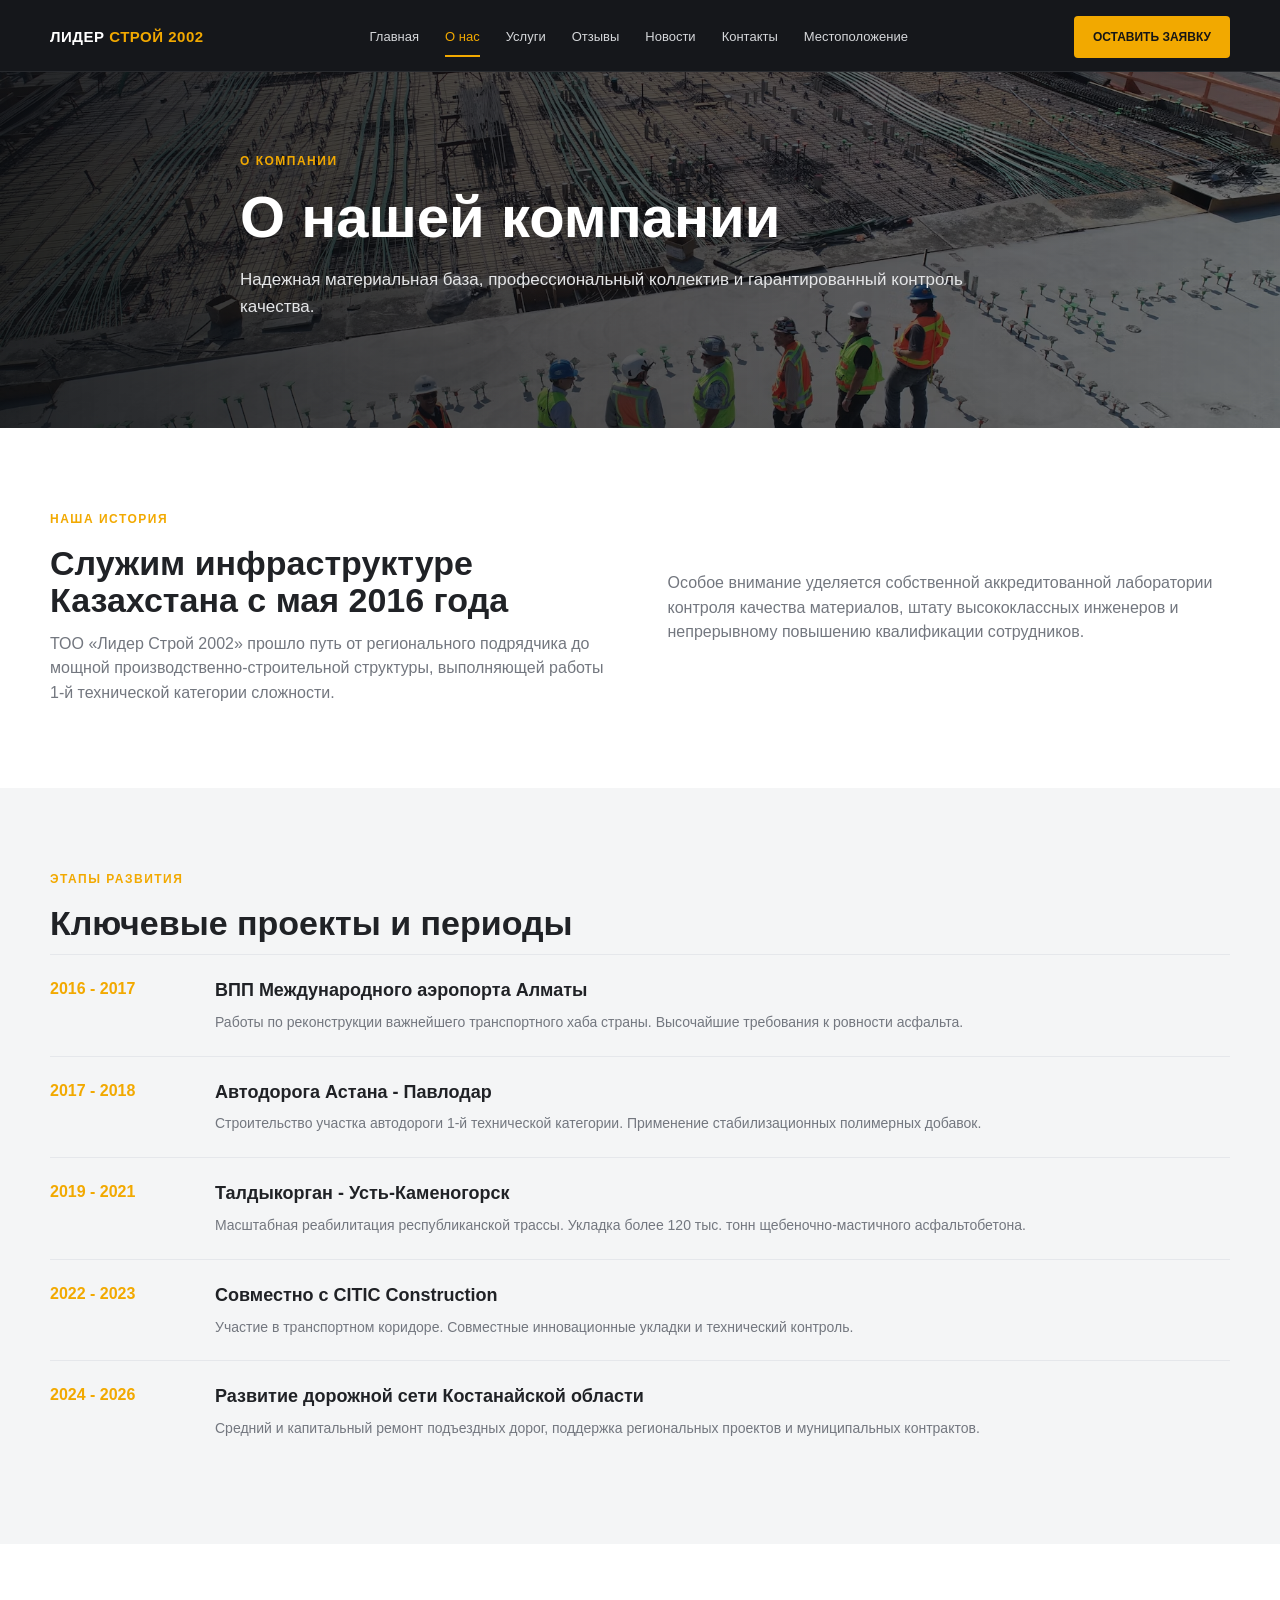
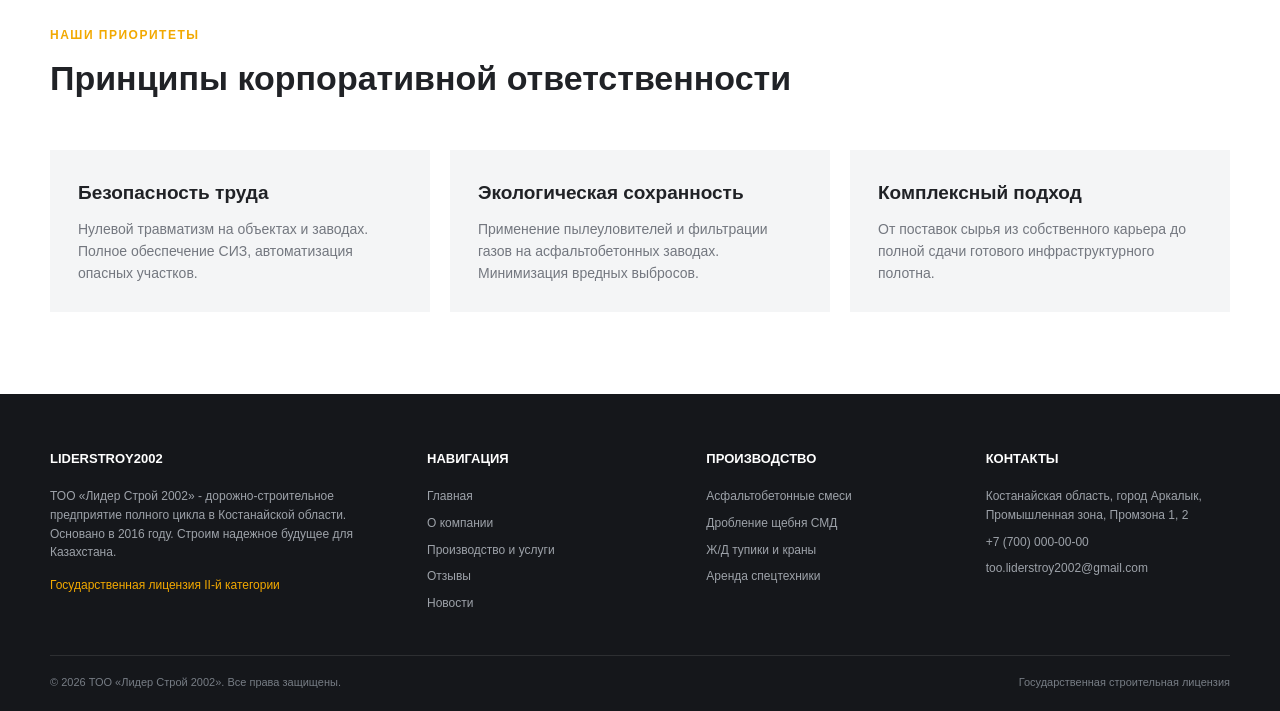
==== about.html @ 3f30de02 "Add files via upload" ====
<!DOCTYPE html>
<html lang="ru">
<head>
  <meta charset="UTF-8">
  <meta name="viewport" content="width=device-width, initial-scale=1.0">
  <title>О нашей компании - Лидер Строй 2002</title>
  <link rel="stylesheet" href="style.css">
</head>

<body class="">

<header class="topbar">

  <div class="container header-inner">

    <a class="logo" href="index.html">ЛИДЕР <span>СТРОЙ 2002</span></a>

    <button class="menu-toggle" aria-label="Открыть меню" aria-expanded="false">☰</button>

    <nav class="nav">

      <a href="index.html">Главная</a>

      <a href="about.html">О нас</a>

      <a href="services.html">Услуги</a>

      <a href="reviews.html">Отзывы</a>
      
      <a href="news.html">Новости</a>

      <a href="contacts.html">Контакты</a>

      <a href="location.html">Местоположение</a>

    </nav>

    <a class="header-cta" href="contacts.html#application">Оставить заявку</a>

  </div>

</header>


<main>
<section class="hero small about"><div class="container hero-content reveal"><div class="eyebrow">О компании</div><h1>О нашей компании</h1><p>Надежная материальная база, профессиональный коллектив и гарантированный контроль качества.</p></div></section>
<section class="section">
<div class="container two-col reveal">
<div><div class="eyebrow">Наша история</div><h2 class="section-title">Служим инфраструктуре Казахстана с мая 2016 года</h2><p class="section-subtitle">ТОО «Лидер Строй 2002» прошло путь от регионального подрядчика до мощной производственно-строительной структуры, выполняющей работы 1-й технической категории сложности.</p></div>
<div><p class="section-subtitle">Особое внимание уделяется собственной аккредитованной лаборатории контроля качества материалов, штату высококлассных инженеров и непрерывному повышению квалификации сотрудников.</p></div>
</div>
</section>
<section class="section light">
<div class="container"><div class="eyebrow">Этапы развития</div><h2 class="section-title">Ключевые проекты и периоды</h2>
<div class="timeline">
<div class="timeline-item reveal"><div class="timeline-year">2016 - 2017</div><div><h3>ВПП Международного аэропорта Алматы</h3><p>Работы по реконструкции важнейшего транспортного хаба страны. Высочайшие требования к ровности асфальта.</p></div></div>
<div class="timeline-item reveal"><div class="timeline-year">2017 - 2018</div><div><h3>Автодорога Астана - Павлодар</h3><p>Строительство участка автодороги 1-й технической категории. Применение стабилизационных полимерных добавок.</p></div></div>
<div class="timeline-item reveal"><div class="timeline-year">2019 - 2021</div><div><h3>Талдыкорган - Усть-Каменогорск</h3><p>Масштабная реабилитация республиканской трассы. Укладка более 120 тыс. тонн щебеночно-мастичного асфальтобетона.</p></div></div>
<div class="timeline-item reveal"><div class="timeline-year">2022 - 2023</div><div><h3>Совместно с CITIC Construction</h3><p>Участие в транспортном коридоре. Совместные инновационные укладки и технический контроль.</p></div></div>
<div class="timeline-item reveal"><div class="timeline-year">2024 - 2026</div><div><h3>Развитие дорожной сети Костанайской области</h3><p>Средний и капитальный ремонт подъездных дорог, поддержка региональных проектов и муниципальных контрактов.</p></div></div>
</div></div>
</section>
<section class="section">
<div class="container"><div class="section-head"><div><div class="eyebrow">Наши приоритеты</div><h2 class="section-title">Принципы корпоративной ответственности</h2></div></div>
<div class="priority">
<article class="card reveal"><h3>Безопасность труда</h3><p>Нулевой травматизм на объектах и заводах. Полное обеспечение СИЗ, автоматизация опасных участков.</p></article>
<article class="card reveal"><h3>Экологическая сохранность</h3><p>Применение пылеуловителей и фильтрации газов на асфальтобетонных заводах. Минимизация вредных выбросов.</p></article>
<article class="card reveal"><h3>Комплексный подход</h3><p>От поставок сырья из собственного карьера до полной сдачи готового инфраструктурного полотна.</p></article>
</div></div>
</section>
</main>


<footer class="footer">
 
  <div class="container">
   
    <div class="footer-grid">
    
      <div>
    
        <h3>LIDERSTROY2002</h3>
    
        <p>ТОО «Лидер Строй 2002» - дорожно-строительное предприятие полного цикла в Костанайской области. Основано в 2016 году. Строим надежное будущее для Казахстана.</p>
    
        <p style="margin-top:14px;color:#f2a900">Государственная лицензия II-й категории</p>
     
      </div>
    
      <div>
     
        <h3>Навигация</h3>
     
        <a href="index.html">Главная</a><a href="about.html">О компании</a><a href="services.html">Производство и услуги</a><a href="reviews.html">Отзывы</a><a href="news.html">Новости</a>
    
      </div>
     
      <div>
      
        <h3>Производство</h3>
     
        <a href="services.html">Асфальтобетонные смеси</a><a href="services.html">Дробление щебня СМД</a><a href="services.html">Ж/Д тупики и краны</a><a href="services.html">Аренда спецтехники</a>
     
      </div>
     
      <div>
       
        <h3>Контакты</h3>
       
        <p>Костанайская область, город Аркалык, Промышленная зона, Промзона 1, 2</p>
        
        <a href="tel:+77000000000">+7 (700) 000-00-00</a>
      
        <a href="mailto:too.liderstroy2002@gmail.com">too.liderstroy2002@gmail.com</a>
     
      </div>
    
    </div>
    
    <div class="footer-bottom">
      
      <span>© <span id="currentYear"></span> ТОО «Лидер Строй 2002». Все права защищены.</span>
      
      <span>Государственная строительная лицензия</span>

    </div>

  </div>

</footer>

<script src="script.js"></script>

</body>

</html>
---- style.css ----
:root {
    --dark:#15171b;
    --dark-2:#202329;
    --text:#202226;
    --muted:#73777f;
    --line:#e5e7eb;
    --light:#f4f5f6;
    --white:#fff;
    --accent:#f2a900;
    --accent-dark:#d78f00;
    --max:1180px;
    --shadow:0 18px 45px rgba(17,20,24,.10);
    --radius:4px;
}

* {
    box-sizing:border-box;
    margin:0;
    padding:0
}

html {
    scroll-behavior:smooth
}

body {
    font-family:Arial,Helvetica,sans-serif;
    color:var(--text);
    background:#fff;
    line-height:1.55
}

a {
    text-decoration:none;
    color:inherit
}

img {
    display:block;
    max-width:100%
}

button,input,textarea {
    font:inherit
}

.container {
    width:min(var(--max),calc(100% - 40px));
    margin:auto
}

.topbar {
    background:var(--dark);
    color:#fff;
    height:72px;
    display:flex;
    align-items:center;
    position:sticky;
    top:0;
    z-index:1000;
    border-bottom:1px solid rgba(255,255,255,.08)
}

.header-inner {
    display:flex;
    align-items:center;
    justify-content:space-between;
    gap:25px
}

.logo {
    font-size:15px;
    font-weight:800;
    letter-spacing:.5px;
    white-space:nowrap
}

.logo span {
    color:var(--accent)
}

.nav {
    display:flex;
    align-items:center;
    gap:26px;
    font-size:13px;
    color:#d5d7da
}

.nav a {
    position:relative;
    padding:27px 0;
    transition:.25s
}

.nav a:hover,.nav a.active {
    color:var(--accent)
}

.nav a.active:after {
    content:"";
    position:absolute;
    left:0;
    right:0;
    bottom:17px;
    height:2px;
    background:var(--accent)
}

.header-cta,.btn {
    display:inline-flex;
    align-items:center;
    justify-content:center;
    border: 0;
    border-radius: 4px;
    cursor:pointer;
    background:var(--accent);
    color:#161616;
    padding:12px 19px;
    font-weight:700;
    font-size:12px;
    text-transform:uppercase;
    transition:.25s
}

.header-cta:hover,.btn:hover {
    background:#ffb91e;
    transform:translateY(-2px);
    box-shadow:0 8px 20px rgba(242,169,0,.22)
}

.menu-toggle {
    display:none;
    background:none;
    border:0;
    color:#fff;
    font-size:25px;
    cursor:pointer
}

.hero {
    min-height:480px;
    display:flex;
    align-items:center;
    color:#fff;
    background:
linear-gradient(90deg,rgba(10,12,15,.90),rgba(10,12,15,.55),rgba(10,12,15,.30)),
url(./images/main_photo.jpg) center/cover
}

.hero.small {
    min-height:300px
}

.hero.about {
    background-image:linear-gradient(90deg,rgba(10,12,15,.88),rgba(10,12,15,.48)),url(./images/about_us_photo.jpg)
}

.hero.services {
    background-image:linear-gradient(90deg,rgba(10,12,15,.88),rgba(10,12,15,.48)),url(./images/services.jpg)
}

.hero.reviews {
    background-image:linear-gradient(90deg,rgba(10,12,15,.88),rgba(10,12,15,.48)),url(./images/reviews.jpg)
}

.hero.news {
    background-image:linear-gradient(90deg,rgba(10,12,15,.88),rgba(10,12,15,.48)),url(./images/news.jpg)
}

.hero.contacts {
    background-image:linear-gradient(90deg,rgba(10,12,15,.88),rgba(10,12,15,.48)),url(./images/contacts.jpg)
}

.hero.location {
    background-image:linear-gradient(90deg,rgba(10,12,15,.82),rgba(10,12,15,.40)),url(./images/location.jpg)
}

.hero-content {
    max-width:800px;
    padding:80px 0
}

.eyebrow {
    color:var(--accent);
    font-size:12px;
    font-weight:800;
    letter-spacing:1.5px;
    text-transform:uppercase;
    margin-bottom:16px
}

.hero h1 {
    font-size:clamp(34px,5vw,58px);
    line-height:1.05;
    margin-bottom:20px;
    max-width:820px
}

.hero p {
    font-size:17px;
    color:#e4e5e7;
    max-width:760px;
    margin-bottom:28px
}

.hero-actions {
    display:flex;
    gap:12px;
    flex-wrap:wrap
}

.btn.secondary {
    background:transparent;
    color:#fff;
    border:1px solid rgba(255,255,255,.45)
}

.btn.secondary:hover {
    background:#fff;
    color:var(--dark)
}

.stats {
    background:var(--dark);
    color:#fff
}

.stats-grid {
    display:grid;
    grid-template-columns:repeat(4,1fr)
}

.stat {
    padding:28px 22px;
    border-right:1px solid rgba(255,255,255,.1)
}

.stat:last-child {
    border:0
}

.stat strong {
    display:block;
    color:var(--accent);
    font-size:24px;
    margin-bottom:5px
}

.stat span {
    font-size:11px;
    text-transform:uppercase;
    letter-spacing:1px;
    color:#bfc2c6
}

.section {
    padding:82px 0
}

.section.light {
    background:var(--light)
}

.section.dark {
    background:var(--dark);
    color:#fff
}

.section-head {
    display:flex;
    justify-content:space-between;
    align-items:end;
    gap:30px;
    margin-bottom:40px
}

.section-title {
    font-size:34px;
    line-height:1.1;
    margin-bottom:12px
}

.section-subtitle {
    color:var(--muted);
    max-width:680px
}

.dark .section-subtitle {
    color:#bfc2c6
}

.grid-4 {
    display:grid;
    grid-template-columns:repeat(4,1fr);
    gap:18px
}

.grid-3 {
    display:grid;
    grid-template-columns:repeat(3,1fr);
    gap:22px
}

.grid-2 {
    display:grid;
    grid-template-columns:repeat(2,1fr);
    gap:30px
}

.card {
    border:1px solid var(--line);
    background:#fff;
    padding:28px;
    transition:.3s
}

.card:hover {
    transform:translateY(-7px);
    box-shadow:var(--shadow);
    border-color:#d9dce0
}

.card .number {
    color:var(--accent);
    font-size:12px;
    font-weight:800;
    margin-bottom:20px
}

.card h3 {
    font-size:19px;
    margin-bottom:12px
}

.card p {
    font-size:14px;
    color:var(--muted)
}

.card-link {
    display:inline-block;
    margin-top:20px;
    color:#151515;
    font-weight:800;
    font-size:12px;
    text-transform:uppercase
}

.card-link:hover {
    color:var(--accent)
}

.image-card {
    overflow:hidden;
    padding:0
}

.image-card img {
    width:100%;
    height:190px;
    object-fit:cover;
    transition:.5s
}

.image-card:hover img {
    transform:scale(1.06)
}

.image-card-body {
    padding:24px
}

.two-col {
    display:grid;
    grid-template-columns:1fr 1fr;
    gap:55px;
    align-items:center
}

.text-list {
    list-style:none;
    display:grid;
    gap:16px
}

.text-list li {
    padding-left:26px;
    position:relative
}

.text-list li:before {
    content:"";
    position:absolute;
    left:0;
    top:9px;
    width:8px;
    height:8px;
    background:var(--accent)
}

.timeline {
    display:grid;
    gap:0
}

.timeline-item {
    display:grid;
    grid-template-columns:140px 1fr;
    gap:25px;
    padding:22px 0;
    border-top:1px solid var(--line)
}

.timeline-year {
    font-weight:800;
    color:var(--accent)
}

.timeline-item h3 {
    margin-bottom:7px;
    font-size:18px
}

.timeline-item p {
    color:var(--muted);
    font-size:14px
}

.priority {
    display:grid;
    grid-template-columns:repeat(3,1fr);
    gap:20px
}

.priority .card {
    background:var(--light);
    border:0
}

.quote {
    position:relative;
    padding:28px;
    border:1px solid var(--line);
    background:#fff
}

.quote:before {
    content:"“";
    position:absolute;
    right:20px;
    top:0;
    color:#eee;
    font-size:80px;
    line-height:1
}

.stars {
    color:var(--accent);
    letter-spacing:3px;
    font-size:12px;
    margin-bottom:16px
}

.quote p {
    font-size:14px;
    margin-bottom:20px;
    position:relative;
    z-index:1
}

.quote strong {
    font-size:13px
}

.quote span {
    display:block;
    color:var(--muted);
    font-size:12px;
    margin-top:3px
}

.news-card {
    border:1px solid var(--line);
    background:#fff;
    overflow:hidden;
    transition:.3s
}

.news-card:hover {
    transform:translateY(-5px);
    box-shadow:var(--shadow)
}

.news-card img {
    height:175px;
    width:100%;
    object-fit:cover
}

.news-body {
    padding:22px
}

.tag {
    display:inline-block;
    color:var(--accent-dark);
    font-size:11px;
    font-weight:800;
    text-transform:uppercase;
    margin-bottom:9px
}

.date {
    font-size:11px;
    color:var(--muted);
    margin-bottom:8px
}

.news-body h3 {
    font-size:18px;
    line-height:1.25;
    margin-bottom:10px
}

.news-body p {
    font-size:13px;
    color:var(--muted)
}

.form-grid {
    display:grid;
    grid-template-columns:1fr 1fr;
    gap:16px
}

.form-group {
    display:flex;
    flex-direction:column;
    gap:7px
}

.form-group.full {
    grid-column:1/-1
}

.form-group label {
    font-size:12px;
    font-weight:700
}

.form-group input,.form-group textarea {
    border:1px solid #dfe2e5;
    padding:13px 14px;
    outline:none;
    transition:.2s;
    background:#fff
}

.form-group input:focus,.form-group textarea:focus {
    border-color:var(--accent);
    box-shadow:0 0 0 3px rgba(242,169,0,.12)
}

.form-group textarea {
    min-height:130px;
    resize:vertical
}

.contact-list {
    display:grid;
    gap:22px
}

.contact-item {
    border-bottom:1px solid var(--line);
    padding-bottom:18px
}

.contact-item strong {
    display:block;
    font-size:12px;
    text-transform:uppercase;
    color:var(--accent-dark);
    margin-bottom:4px
}

.contact-item span {
    font-size:15px
}

.map {
    min-height:430px;
    background:
linear-gradient(rgba(20,23,27,.15),rgba(20,23,27,.15)),
url("https://tile.openstreetmap.org/5/18/10.png");
    background-size:cover;
    border:1px solid var(--line);
    position:relative;
    overflow:hidden
}

.map:after {
    content:"";
    position:absolute;
    left:50%;
    top:48%;
    width:20px;
    height:20px;
    border-radius:50% 50% 50% 0;
    background:var(--accent);
    transform:rotate(-45deg);
    box-shadow:0 0 0 7px rgba(242,169,0,.18)
}

.coords {
    background:var(--dark);
    color:#fff;
    padding:24px;
    display:flex;
    justify-content:space-between;
    gap:20px;
    align-items:center
}

.coords strong {
    color:var(--accent);
    font-size:18px
}

.footer {
    background:var(--dark);
    color:#c8cbd0;
    padding:55px 0 20px
}

.footer-grid {
    display:grid;
    grid-template-columns:1.4fr 1fr 1fr 1fr;
    gap:35px
}

.footer h3 {
    color:#fff;
    font-size:13px;
    text-transform:uppercase;
    margin-bottom:18px
}

.footer p,.footer a {
    font-size:12px;
    color:#9da2a9
}

.footer a {
    display:block;
    margin:8px 0;
    transition:.2s
}

.footer a:hover {
    color:var(--accent)
}

.footer-bottom {
    border-top:1px solid rgba(255,255,255,.1);
    margin-top:35px;
    padding-top:18px;
    font-size:11px;
    color:#777d85;
    display:flex;
    justify-content:space-between
}

/* =========================
   SCROLL ANIMATIONS
   ========================= */

.reveal {
    opacity:0;
    transform:translateY(22px);
    transition:opacity .65s ease,transform .65s ease
}

.reveal.visible {
    opacity:1;
    transform:none
}

/* =========================
   PAGE TRANSITIONS
   ========================= 

 .page-transition {
    position:fixed;
    inset:0;
    background:var(--accent);
    z-index:9999;
    transform:translateY(100%);
    pointer-events:none
}

body.leaving .page-transition {
    animation:leave .45s ease forwards
}

@keyframes leave {
    0% {
        transform:translateY(100%)
    }
    100% {
        transform:translateY(0)
    }ш
} */


@media(max-width:950px) {
    .nav {
        gap:14px
    }
    .grid-4 {
        grid-template-columns:repeat(2,1fr)
    }
    .footer-grid {
        grid-template-columns:repeat(2,1fr)
    }
}

@media(max-width:760px) {
    .topbar {
        height:64px
    }
    .header-cta {
        display:none
    }
    .menu-toggle {
        display:block
    }
    .nav {
        display:none;
        position:absolute;
        top:64px;
        left:0;
        right:0;
        background:var(--dark);
        padding:10px 20px 20px;
        flex-direction:column;
        align-items:stretch;
        gap:0
    }
    .nav.open {
        display:flex
    }
    .nav a {
        padding:13px 0;
        border-bottom:1px solid rgba(255,255,255,.07)
    }
    .nav a.active:after {
        display:none
    }
    .hero {
        min-height:520px
    }
    .hero.small {
        min-height:260px
    }
    .hero-content {
        padding:60px 0
    }
    .stats-grid,.grid-4,.grid-3,.grid-2,.two-col,.priority,.footer-grid {
        grid-template-columns:1fr
    }
    .stat {
        border-right:0;
        border-bottom:1px solid rgba(255,255,255,.1)
    }
    .section {
        padding:58px 0
    }
    .section-head {
        display:block
    }
    .section-title {
        font-size:28px
    }
    .form-grid {
        grid-template-columns:1fr
    }
    .form-group.full {
        grid-column:auto
    }
    .timeline-item {
        grid-template-columns:1fr;
        gap:6px
    }
    .footer-bottom {
        display:block
    }
    .footer-bottom span {
        display:block;
        margin-top:7px
    }
}
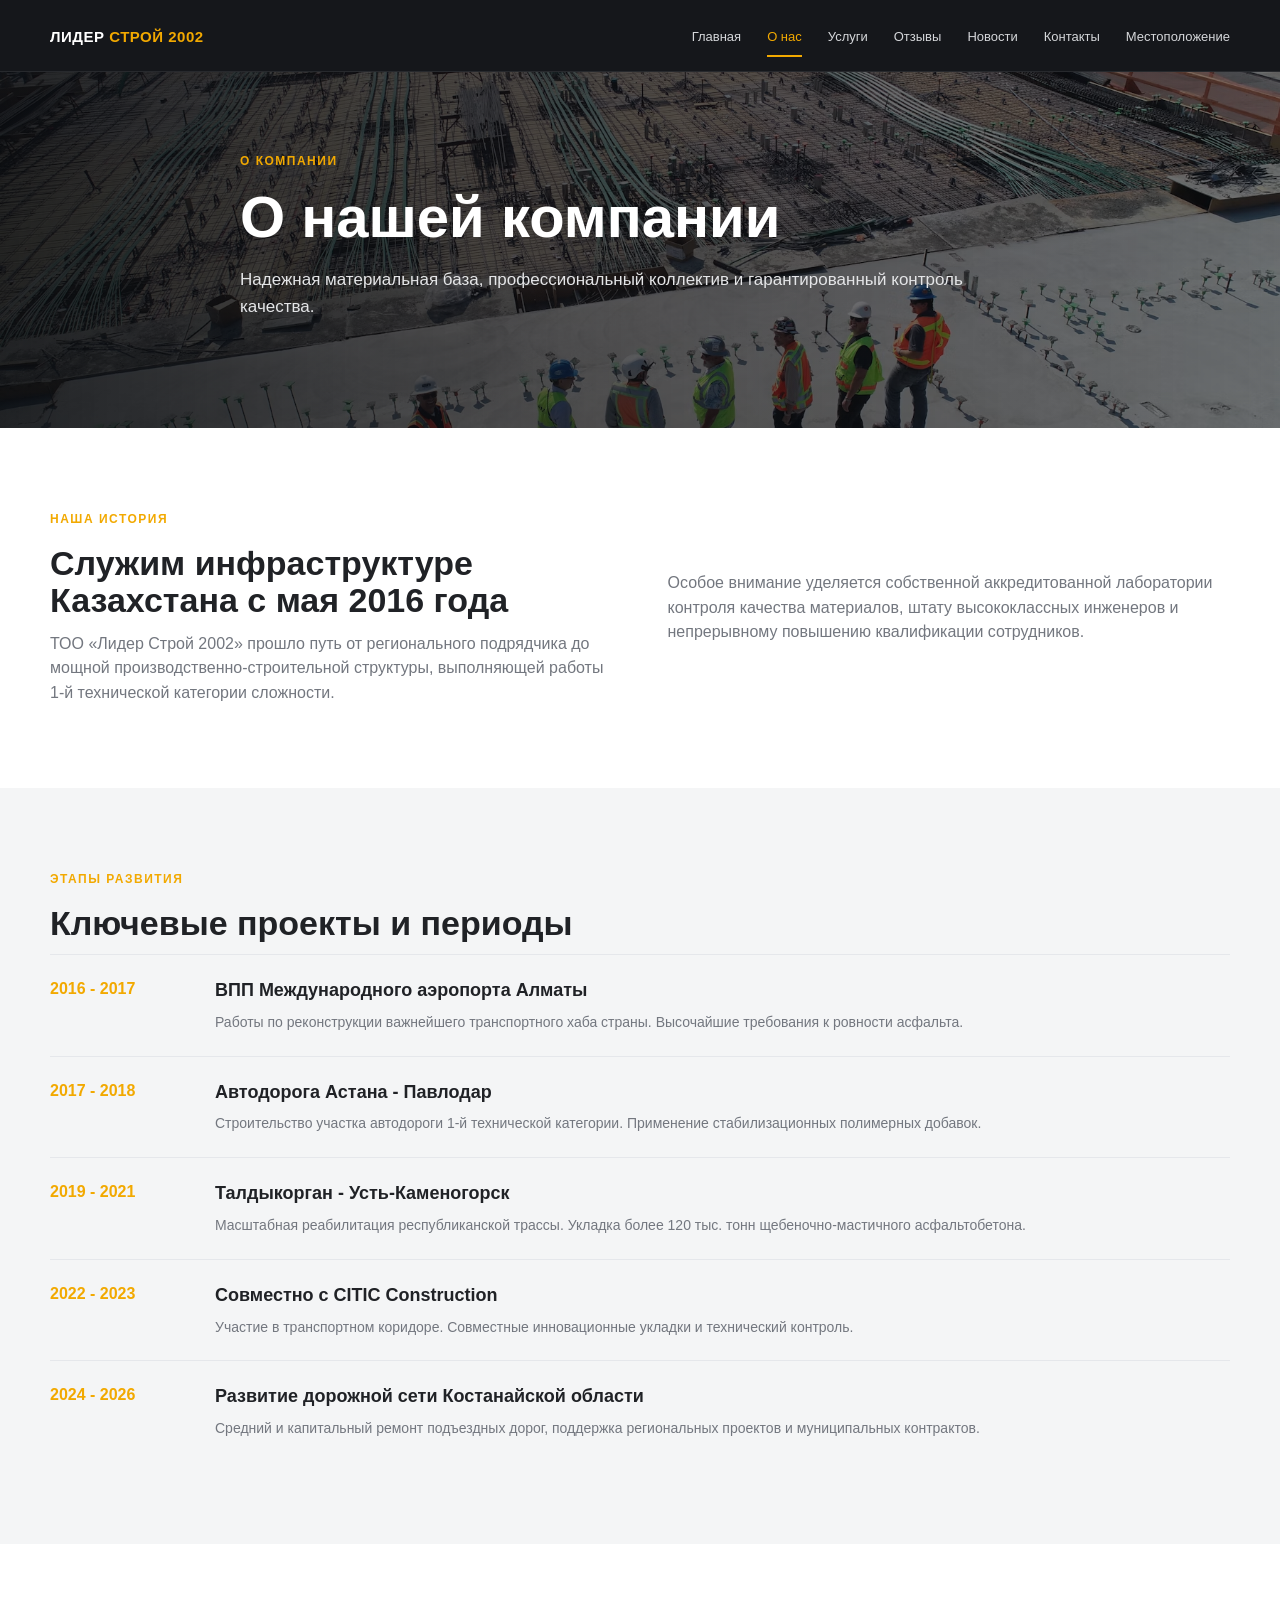
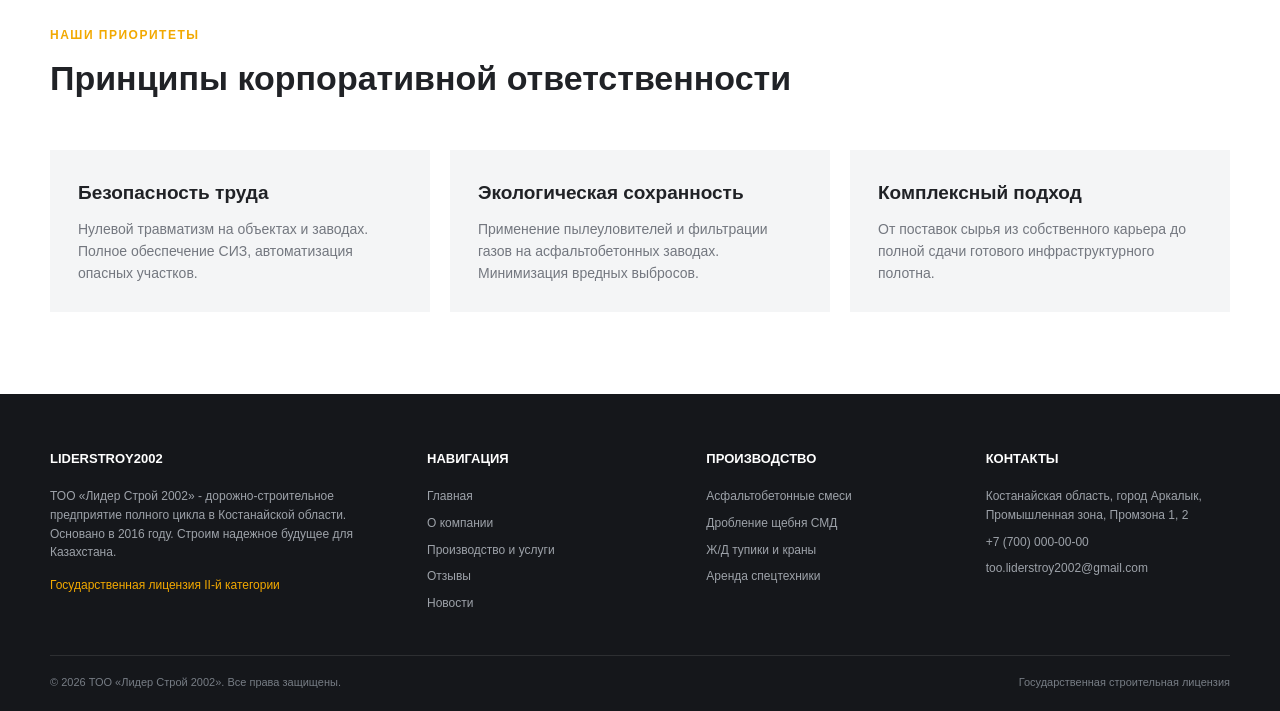
==== commit 8c4a3df4: "+map" ====
--- a/about.html
+++ b/about.html
@@ -13,13 +13,13 @@
 
   <div class="container header-inner">
 
-    <a class="logo" href="index.html">ЛИДЕР <span>СТРОЙ 2002</span></a>
+    <a class="logo" href="main.html">ЛИДЕР <span>СТРОЙ 2002</span></a>
 
     <button class="menu-toggle" aria-label="Открыть меню" aria-expanded="false">☰</button>
 
     <nav class="nav">
 
-      <a href="index.html">Главная</a>
+      <a href="main.html">Главная</a>
 
       <a href="about.html">О нас</a>
 
@@ -34,8 +34,6 @@
       <a href="location.html">Местоположение</a>
 
     </nav>
-
-    <a class="header-cta" href="contacts.html#application">Оставить заявку</a>
 
   </div>
 
@@ -91,7 +89,7 @@
      
         <h3>Навигация</h3>
      
-        <a href="index.html">Главная</a><a href="about.html">О компании</a><a href="services.html">Производство и услуги</a><a href="reviews.html">Отзывы</a><a href="news.html">Новости</a>
+        <a href="main.html">Главная</a><a href="about.html">О компании</a><a href="services.html">Производство и услуги</a><a href="reviews.html">Отзывы</a><a href="news.html">Новости</a>
     
       </div>
      
@@ -107,7 +105,7 @@
        
         <h3>Контакты</h3>
        
-        <p>Костанайская область, город Аркалык, Промышленная зона, Промзона 1, 2</p>
+        <a href="https://yandex.kz/maps/-/CTglI2IY" target="_blank">Костанайская область, город Аркалык, Промышленная зона, Промзона 1, 2</a>
         
         <a href="tel:+77000000000">+7 (700) 000-00-00</a>
       
@@ -133,4 +131,4 @@
 
 </body>
 
-</html>
+</html>
--- a/style.css
+++ b/style.css
@@ -590,30 +590,6 @@
     font-size:15px
 }
 
-.map {
-    min-height:430px;
-    background:
-linear-gradient(rgba(20,23,27,.15),rgba(20,23,27,.15)),
-url("https://tile.openstreetmap.org/5/18/10.png");
-    background-size:cover;
-    border:1px solid var(--line);
-    position:relative;
-    overflow:hidden
-}
-
-.map:after {
-    content:"";
-    position:absolute;
-    left:50%;
-    top:48%;
-    width:20px;
-    height:20px;
-    border-radius:50% 50% 50% 0;
-    background:var(--accent);
-    transform:rotate(-45deg);
-    box-shadow:0 0 0 7px rgba(242,169,0,.18)
-}
-
 .coords {
     background:var(--dark);
     color:#fff;
@@ -673,10 +649,6 @@
     justify-content:space-between
 }
 
-/* =========================
-   SCROLL ANIMATIONS
-   ========================= */
-
 .reveal {
     opacity:0;
     transform:translateY(22px);
@@ -687,32 +659,6 @@
     opacity:1;
     transform:none
 }
-
-/* =========================
-   PAGE TRANSITIONS
-   ========================= 
-
- .page-transition {
-    position:fixed;
-    inset:0;
-    background:var(--accent);
-    z-index:9999;
-    transform:translateY(100%);
-    pointer-events:none
-}
-
-body.leaving .page-transition {
-    animation:leave .45s ease forwards
-}
-
-@keyframes leave {
-    0% {
-        transform:translateY(100%)
-    }
-    100% {
-        transform:translateY(0)
-    }ш
-} */
 
 
 @media(max-width:950px) {
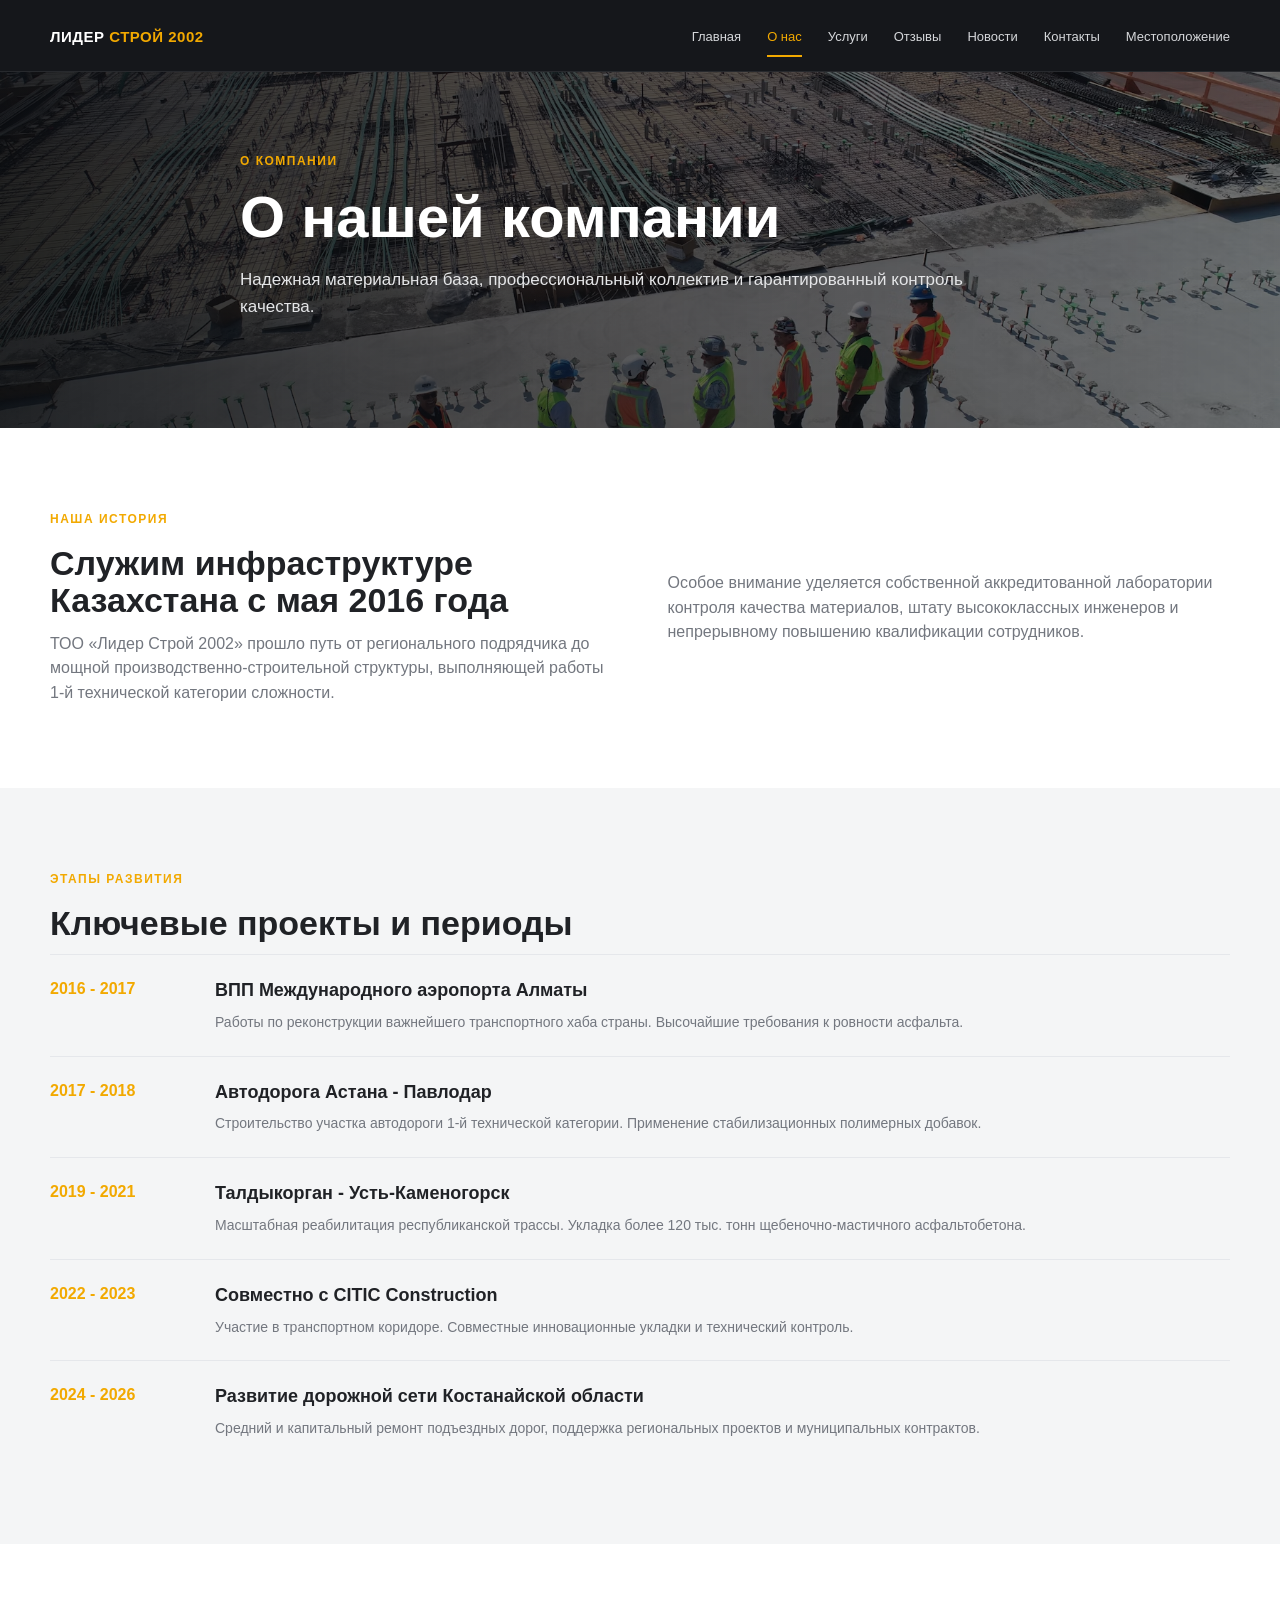
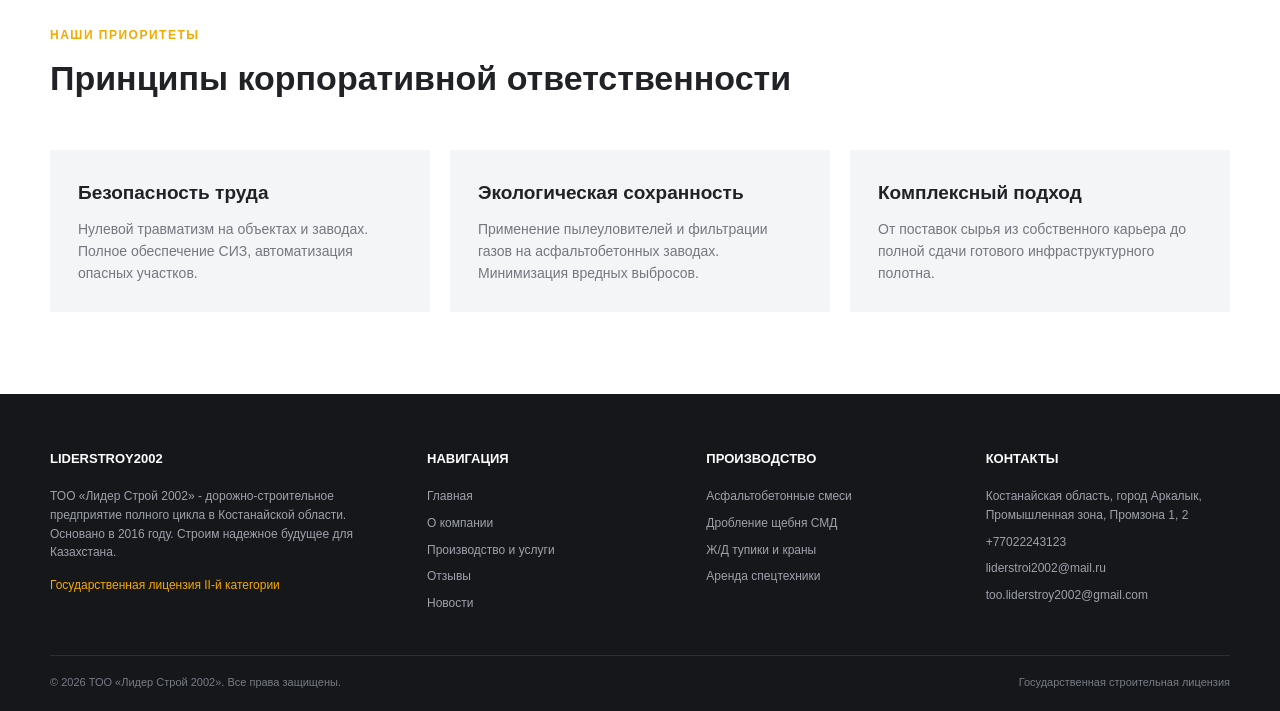
==== commit 373e81fc: "mail,number,technique" ====
--- a/about.html
+++ b/about.html
@@ -3,6 +3,7 @@
 <head>
   <meta charset="UTF-8">
   <meta name="viewport" content="width=device-width, initial-scale=1.0">
+  <link rel="icon" href="./images/icon.png" type="image/x-icon">
   <title>О нашей компании - Лидер Строй 2002</title>
   <link rel="stylesheet" href="style.css">
 </head>
@@ -107,7 +108,9 @@
        
         <a href="https://yandex.kz/maps/-/CTglI2IY" target="_blank">Костанайская область, город Аркалык, Промышленная зона, Промзона 1, 2</a>
         
-        <a href="tel:+77000000000">+7 (700) 000-00-00</a>
+        <a href="tel:+77022243123">+77022243123</a>
+
+        <a href="mailto:liderstroi2002@mail.ru">liderstroi2002@mail.ru</a>
       
         <a href="mailto:too.liderstroy2002@gmail.com">too.liderstroy2002@gmail.com</a>
      
--- a/style.css
+++ b/style.css
@@ -254,6 +254,13 @@
     letter-spacing:1px;
     color:#bfc2c6
 }
+.stat p {
+    padding: 2px;
+    font-size:11px;
+    text-transform:uppercase;
+    letter-spacing:1px;
+    color:#bfc2c6
+}
 
 .section {
     padding:82px 0
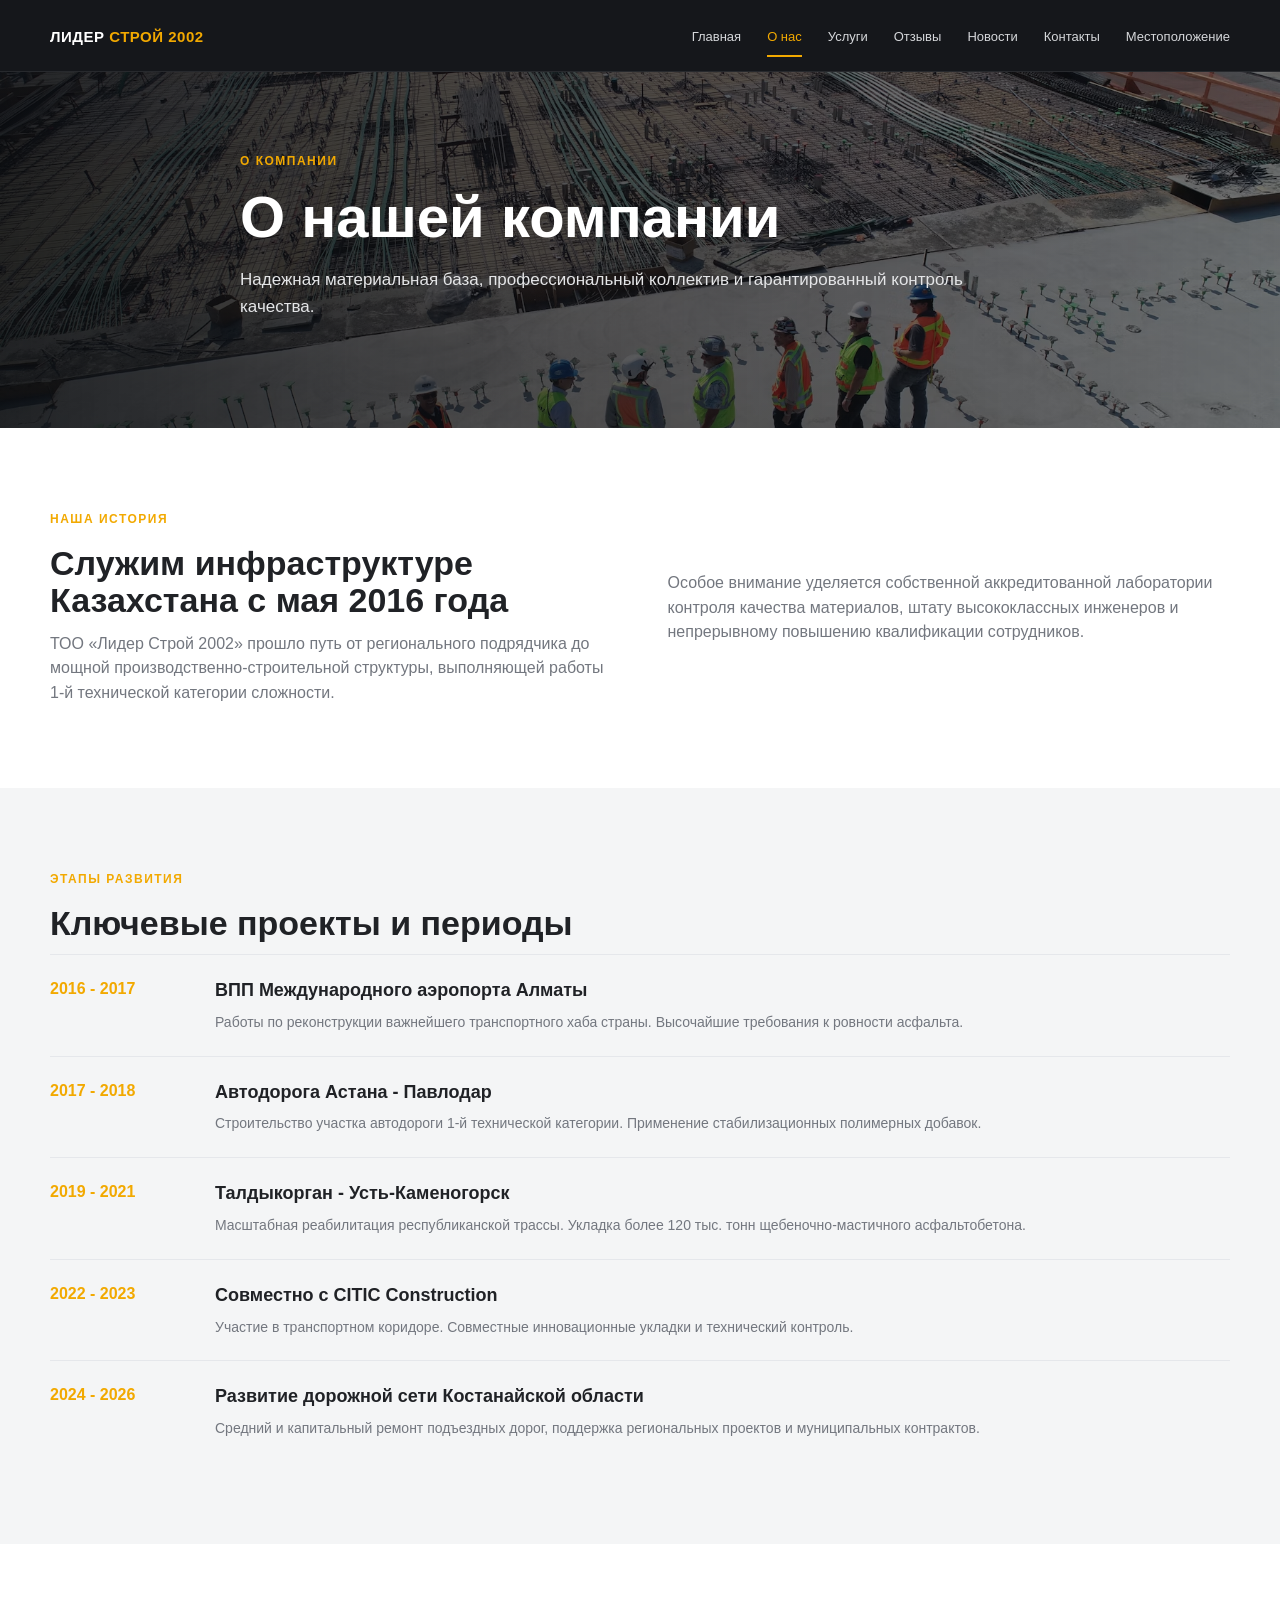
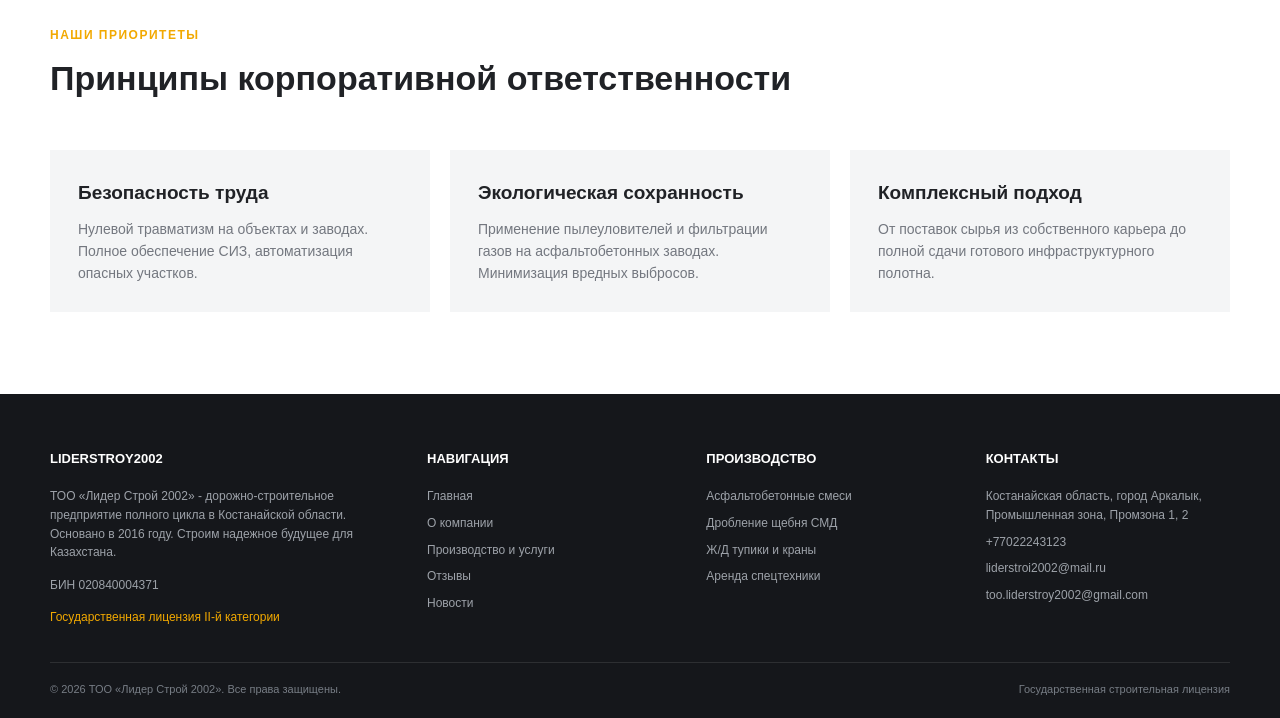
==== commit c0f7a25f: "+bin" ====
--- a/about.html
+++ b/about.html
@@ -81,7 +81,9 @@
         <h3>LIDERSTROY2002</h3>
     
         <p>ТОО «Лидер Строй 2002» - дорожно-строительное предприятие полного цикла в Костанайской области. Основано в 2016 году. Строим надежное будущее для Казахстана.</p>
-    
+        
+        <p style="margin-top: 14px;">БИН 020840004371</p>
+        
         <p style="margin-top:14px;color:#f2a900">Государственная лицензия II-й категории</p>
      
       </div>
--- a/style.css
+++ b/style.css
@@ -301,7 +301,7 @@
 .grid-4 {
     display:grid;
     grid-template-columns:repeat(4,1fr);
-    gap:18px
+    gap:18px;
 }
 
 .grid-3 {
@@ -314,6 +314,17 @@
     display:grid;
     grid-template-columns:repeat(2,1fr);
     gap:30px
+}
+
+.grid {
+    display: grid;
+    gap: 20px;
+}
+
+.card-serv {
+    display: flex;
+    justify-content: space-between;
+    
 }
 
 .card {
